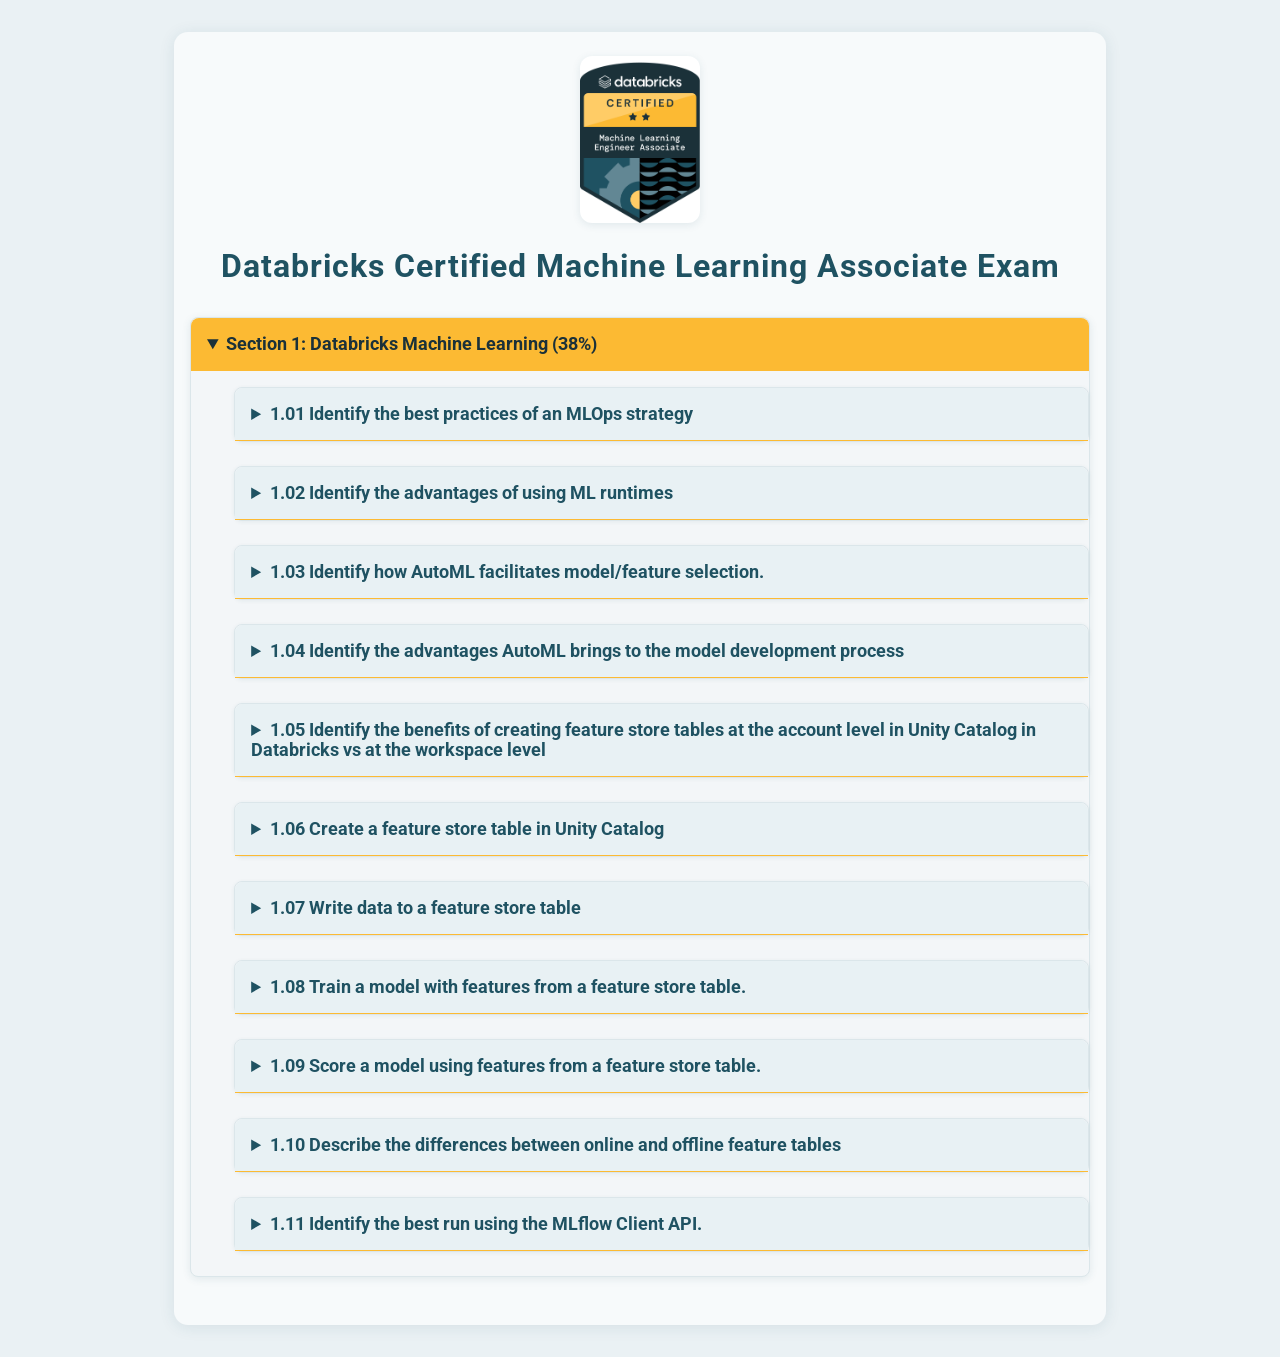
==== index.html @ acbbb798 "update" ====
<!DOCTYPE html>
<html lang="en">

<head>
  <meta charset="UTF-8">
  <meta name="viewport" content="width=device-width, initial-scale=1.0">
  <title>Databricks Certified Machine Learning Associate Exam</title>
  <link rel="stylesheet" href="assets/style.css">
</head>

<body>
  <main>
    <div style="text-align:center;margin-bottom:1.5rem;">
      <img src="assets/badge.png" alt="Course Logo"
        style="max-width:120px;width:30vw;height:auto;display:inline-block;vertical-align:middle;box-shadow:0 2px 8px rgba(31,82,98,0.10);border-radius:12px;background:#fff;" />
    </div>
    <h1>Databricks Certified Machine Learning Associate Exam</h1>
    <details open>
      <summary><strong>Section 1: Databricks Machine Learning (38%)</strong></summary>
      <ul>
        <li>
          <details>
            <summary><strong>1.01</strong> Identify the best practices of an MLOps strategy</summary>
            <div id="topic-1-01">
              <h3>Best Practices of an MLOps Strategy</h3>
              <p><strong>MLOps</strong> (Machine Learning Operations) is a set of practices that aims to deploy and
                maintain machine learning models in production reliably and efficiently. It combines ML, DevOps, and
                data engineering best practices.</p>
              <ul>
                <li><strong>Version Control:</strong> Use Git or similar tools for code, data, and model versioning.
                  Track all changes for reproducibility.</li>
                <li><strong>Automated Testing:</strong> Implement unit, integration, and data validation tests for ML
                  code and pipelines.</li>
                <li><strong>Continuous Integration/Continuous Deployment (CI/CD):</strong> Automate the build, test, and
                  deployment of ML models using CI/CD pipelines (e.g., Azure DevOps, GitHub Actions).</li>
                <li><strong>Experiment Tracking:</strong> Use tools like MLflow to log parameters, metrics, and
                  artifacts for each experiment.</li>
                <li><strong>Model Registry:</strong> Register models in a central registry (e.g., MLflow Model Registry,
                  Unity Catalog) for lifecycle management.</li>
                <li><strong>Reproducibility:</strong> Ensure that experiments and results can be reproduced by tracking
                  code, data, environment, and random seeds.</li>
                <li><strong>Monitoring:</strong> Monitor model performance, data drift, and system health in production.
                  Set up alerts for anomalies.</li>
                <li><strong>Collaboration:</strong> Foster collaboration between data scientists, engineers, and
                  business stakeholders using shared tools and documentation.</li>
                <li><strong>Security & Compliance:</strong> Protect data and models, manage access, and ensure
                  compliance with regulations (e.g., GDPR, HIPAA).</li>
                <li><strong>Rollback & Recovery:</strong> Have strategies for rolling back to previous model versions
                  and recovering from failures.</li>
              </ul>
              <h4>Example MLOps Workflow in Databricks</h4>
              <ol>
                <li>Develop and test models in collaborative notebooks.</li>
                <li>Track experiments and results with MLflow.</li>
                <li>Register the best model in Unity Catalog or MLflow Model Registry.</li>
                <li>Deploy the model using batch, real-time, or streaming endpoints.</li>
                <li>Monitor model performance and retrain as needed.</li>
              </ol>
              <h4>Practice Question</h4>
              <p><strong>Which of the following is NOT a best practice in MLOps?</strong></p>
              <ul>
                <li>A. Tracking experiments and model versions</li>
                <li>B. Manual deployment of models without automation</li>
                <li>C. Monitoring model performance in production</li>
                <li>D. Using CI/CD pipelines for model deployment</li>
              </ul>
              <details>
                <summary>Show Answer</summary>
                <p><strong>Answer:</strong> B. Manual deployment of models without automation is not a best practice.
                  Automation ensures reliability and repeatability.</p>
              </details>
            </div>
          
        </details>
        </li>
        <li>
          <details>
            <summary><strong>1.02</strong> Identify the advantages of using ML runtimes</summary>
            <div id="topic-1-02">
              <h3>Advantages of Using ML Runtimes</h3>
              <p><strong>ML runtimes</strong> are pre-configured environments optimized for machine learning workloads.
                In Databricks, ML runtimes include popular ML/DL libraries, GPU support, and integrations for experiment
                tracking and model management.</p>
              <ul>
                <li><strong>Ready-to-use Environments:</strong> No need to manually install or configure ML libraries
                  (e.g., scikit-learn, TensorFlow, PyTorch, XGBoost).</li>
                <li><strong>Optimized Performance:</strong> Libraries and drivers are tuned for distributed computing
                  and GPU acceleration.</li>
                <li><strong>Consistency:</strong> Ensures all team members use the same environment, reducing “works on
                  my machine” issues.</li>
                <li><strong>Security & Compliance:</strong> Regularly updated with security patches and compliance
                  features.</li>
                <li><strong>Integration:</strong> Built-in support for MLflow, Feature Store, and Unity Catalog for
                  seamless experiment tracking and model management.</li>
                <li><strong>Scalability:</strong> Easily scale compute resources for large datasets and distributed
                  training.</li>
                <li><strong>Support for AutoML:</strong> ML runtimes are required for using Databricks AutoML features.
                </li>
              </ul>
              <h4>Example</h4>
              <p>When you select a Databricks ML Runtime for your cluster, you get immediate access to all major ML
                libraries and tools, saving setup time and reducing errors.</p>
              <h4>Practice Question</h4>
              <p><strong>What is a key benefit of using a Databricks ML Runtime?</strong></p>
              <ul>
                <li>A. You must manually install all ML libraries</li>
                <li>B. It provides a pre-configured environment with optimized libraries</li>
                <li>C. It only supports basic Python scripts</li>
                <li>D. It does not support distributed training</li>
              </ul>
              <details>
                <summary>Show Answer</summary>
                <p><strong>Answer:</strong> B. ML Runtimes provide a pre-configured environment with optimized libraries
                  for ML workloads.</p>
              </details>
            </div>
          </details>
        </li>
        <li>
          <details>
            <summary><strong>1.03</strong> Identify how AutoML facilitates model/feature selection.</summary>
            <div id="topic-1-03">
              <h3>How AutoML Facilitates Model/Feature Selection</h3>
              <p><strong>AutoML</strong> (Automated Machine Learning) automates the process of model and feature
                selection, making it easier and faster to build high-quality models.</p>
              <ul>
                <li><strong>Automated Model Selection:</strong> AutoML tests multiple algorithms (e.g., logistic
                  regression, random forest, XGBoost) and selects the best-performing one based on evaluation metrics.
                </li>
                <li><strong>Feature Engineering:</strong> Automatically creates, transforms, and selects features that
                  improve model performance.</li>
                <li><strong>Hyperparameter Tuning:</strong> Searches for the best hyperparameters for each algorithm.
                </li>
                <li><strong>Data Preprocessing:</strong> Handles missing values, encoding, scaling, and outlier
                  detection automatically.</li>
                <li><strong>Experiment Tracking:</strong> Logs all runs, parameters, and results for easy comparison and
                  reproducibility.</li>
                <li><strong>Model Explainability:</strong> Provides feature importance and model interpretation tools.
                </li>
              </ul>
              <h4>Example in Databricks</h4>
              <p>With Databricks AutoML, you can launch an AutoML experiment from the UI or with a single command.
                AutoML will:</p>
              <ol>
                <li>Analyze your dataset and problem type (classification/regression).</li>
                <li>Try multiple models and feature sets.</li>
                <li>Return the best model, code, and feature importance report.</li>
              </ol>
              <h4>Practice Question</h4>
              <p><strong>What does AutoML do to help with feature selection?</strong></p>
              <ul>
                <li>A. Randomly drops features</li>
                <li>B. Automatically creates and selects the most relevant features</li>
                <li>C. Only uses the first column in the dataset</li>
                <li>D. Ignores feature importance</li>
              </ul>
              <details>
                <summary>Show Answer</summary>
                <p><strong>Answer:</strong> B. AutoML automatically creates and selects the most relevant features for
                  the model.</p>
              </details>
            </div>
          </details>
        </li>
        <li>
          <details>
            <summary><strong>1.04</strong> Identify the advantages AutoML brings to the model development process
            </summary>
            <div id="topic-1-04">
              <h3>Advantages AutoML Brings to the Model Development Process</h3>
              <ul>
                <li><strong>Speed:</strong> Automates repetitive tasks, reducing time to deploy a model.</li>
                <li><strong>Accessibility:</strong> Enables non-experts to build and deploy models with minimal coding.
                </li>
                <li><strong>Consistency:</strong> Standardizes the model development process, reducing human error.</li>
                <li><strong>Comprehensive Search:</strong> Explores a wide range of algorithms, features, and
                  hyperparameters.</li>
                <li><strong>Best Practices:</strong> Applies proven data science and engineering best practices
                  automatically.</li>
                <li><strong>Reproducibility:</strong> Logs all steps, parameters, and results for easy review and audit.
                </li>
                <li><strong>Model Explainability:</strong> Provides feature importance and model interpretation tools.
                </li>
                <li><strong>Integration:</strong> Seamlessly integrates with MLflow, Feature Store, and Unity Catalog in
                  Databricks.</li>
              </ul>
              <h4>Example</h4>
              <p>Databricks AutoML can automatically generate a notebook with the code for the best model, making it
                easy to review, customize, and productionize.</p>
              <h4>Practice Question</h4>
              <p><strong>Which is NOT an advantage of using AutoML?</strong></p>
              <ul>
                <li>A. Faster model development</li>
                <li>B. Manual hyperparameter tuning only</li>
                <li>C. Consistent application of best practices</li>
                <li>D. Model explainability</li>
              </ul>
              <details>
                <summary>Show Answer</summary>
                <p><strong>Answer:</strong> B. AutoML automates hyperparameter tuning; manual tuning only is not an
                  advantage.</p>
              </details>
            </div>
          </details>
        </li>
        <li>
          <details>
            <summary><strong>1.05</strong> Identify the benefits of creating feature store tables at the account level
              in Unity Catalog in Databricks vs at the workspace level</summary>
            <div id="topic-1-05">
              <h3>Benefits of Creating Feature Store Tables at the Account Level in Unity Catalog vs Workspace Level
              </h3>
              <ul>
                <li><strong>Centralized Management:</strong> Account-level tables are accessible across all workspaces
                  in the account, enabling organization-wide feature sharing and governance.</li>
                <li><strong>Data Consistency:</strong> Ensures all teams use the same, validated features, reducing
                  duplication and errors.</li>
                <li><strong>Access Control:</strong> Unity Catalog provides fine-grained access control and auditing at
                  the account level, improving security and compliance.</li>
                <li><strong>Collaboration:</strong> Facilitates collaboration between teams and projects by making
                  features universally available.</li>
                <li><strong>Scalability:</strong> Supports large-scale ML initiatives by allowing features to be reused
                  and managed centrally.</li>
                <li><strong>Lineage & Governance:</strong> Track feature usage, lineage, and ownership across the
                  organization.</li>
                <li><strong>Workspace-level tables</strong> are only available within a single workspace, limiting reuse
                  and collaboration.</li>
              </ul>
              <h4>Example</h4>
              <p>Creating a feature table at the account level in Unity Catalog allows a data science team in one
                workspace to use features engineered by another team in a different workspace, with consistent access
                controls and audit trails.</p>
              <h4>Practice Question</h4>
              <p><strong>What is a key benefit of account-level feature store tables in Unity Catalog?</strong></p>
              <ul>
                <li>A. Features are only available in one workspace</li>
                <li>B. Features can be shared and governed across all workspaces in the account</li>
                <li>C. No access control is possible</li>
                <li>D. Features cannot be reused</li>
              </ul>
              <details>
                <summary>Show Answer</summary>
                <p><strong>Answer:</strong> B. Account-level tables enable sharing and governance across all workspaces
                  in the account.</p>
              </details>
            </div>
          </details>
        </li>
        <li>
          <details>
            <summary><strong>1.06</strong> Create a feature store table in Unity Catalog</summary>
            <div id="topic-1-06"></div>
          </details>
        </li>
        <li>
          <details>
            <summary><strong>1.07</strong> Write data to a feature store table</summary>
            <div id="topic-1-07"></div>
          </details>
        </li>
        <li>
          <details>
            <summary><strong>1.08</strong> Train a model with features from a feature store table.</summary>
            <div id="topic-1-08"></div>
          </details>
        </li>
        <li>
          <details>
            <summary><strong>1.09</strong> Score a model using features from a feature store table.</summary>
            <div id="topic-1-09"></div>
          </details>
        </li>
        <li>
          <details>
            <summary><strong>1.10</strong> Describe the differences between online and offline feature tables</summary>
            <div id="topic-1-10"></div>
          </details>
        </li>
        <li>
          <details>
            <summary><strong>1.11</strong> Identify the best run using the MLflow Client API.</summary>
            <div id="topic-1-11">
            </div>
          </details>
        </li>
      </ul>
      </details>
    </details>
   
  </main>
  <script>
    // Smooth expand/collapse for details
    document.querySelectorAll('details').forEach(d => {
      d.addEventListener('toggle', function () {
        if (d.open) {
          d.scrollIntoView({ behavior: 'smooth', block: 'start' });
        }
      });
    });

    // Quiz feedback (for future interactive quizzes)
    document.querySelectorAll('.quiz-question input[type="radio"]').forEach(input => {
      input.addEventListener('change', function () {
        const parent = input.closest('.quiz-question');
        parent.querySelectorAll('.quiz-feedback').forEach(fb => fb.style.display = 'none');
        if (input.dataset.correct === 'true') {
          parent.querySelector('.quiz-feedback.correct').style.display = 'block';
        } else {
          parent.querySelector('.quiz-feedback.incorrect').style.display = 'block';
        }
      });
    });
  </script>
</body>

</html>
---- assets/style.css ----
/* Google Fonts */
@import url('https://fonts.googleapis.com/css2?family=Roboto:wght@400;700&display=swap');

body {
	font-family: 'Roboto', Arial, sans-serif;
	margin: 0;
	padding: 0;
	background: #f7f9fb;
	color: #222;
}

main {
	max-width: 900px;
	margin: 2rem auto;
	padding: 1rem;
	background: #fff;
	border-radius: 12px;
	box-shadow: 0 2px 16px rgba(0,0,0,0.07);
}

h1 {
	text-align: center;
	color: #1a73e8;
	margin-bottom: 2rem;
}


body {
	font-family: 'Roboto', Arial, sans-serif;
	margin: 0;
	padding: 0;
	background: #eaf1f4;
	color: #1b3139;
}

main {
	max-width: 900px;
	margin: 2rem auto;
	padding: 1.5rem 1rem;
	background: #f7fafb;
	border-radius: 14px;
	box-shadow: 0 2px 16px rgba(31,82,98,0.10);
}

h1 {
	text-align: center;
	color: #1f5262;
	margin-bottom: 2rem;
	letter-spacing: 1px;
}

details {
	margin-bottom: 1.5rem;
	border-radius: 8px;
	background: #f3f6f8;
	box-shadow: 0 1px 4px rgba(31,82,98,0.07);
	transition: box-shadow 0.2s;
	border: 1px solid #dbe6ea;
}
details[open] {
	box-shadow: 0 2px 8px rgba(31,82,98,0.10);
}
summary {
	font-size: 1.1rem;
	font-weight: 700;
	padding: 1rem;
	cursor: pointer;
	outline: none;
	color: #1f5262;
	border-radius: 8px 8px 0 0;
	background: #e8f1f4;
	transition: background 0.2s;
	border-bottom: 1px solid #fcba33;
}
details[open] > summary {
	background: #fcba33;
	color: #1b3139;
}
summary::-webkit-details-marker {
	display: none;
}

ul, ol {
	margin-left: 1.5rem;
	list-style: none;
	padding-left: 1.2em;
}

li {
	margin-bottom: 0.5rem;
	position: relative;
}

div[id^="topic-"] {
	padding: 1rem 1.5rem;
	background: #fff;
	border-radius: 0 0 8px 8px;
	box-shadow: 0 1px 4px rgba(31,82,98,0.04);
	margin-bottom: 1rem;
	color: #1b3139;
}

h3, h4 {
	color: #1f5262;
	margin-top: 0.5rem;
}

/* Quiz/Practice Question Styles */
details > ul, details > ol {
	margin-bottom: 0.5rem;
}
details > details {
	margin-top: 0.5rem;
}
.quiz-feedback {
	margin-top: 0.5rem;
	padding: 0.5rem 1rem;
	border-radius: 6px;
	background: #fffbe6;
	color: #1b3139;
	font-weight: 500;
	display: none;
	border: 1px solid #fcba33;
}
.quiz-feedback.incorrect {
	background: #ffeaea;
	color: #b71c1c;
	border: 1px solid #f5c2c7;
}

/* Responsive Design */
@media (max-width: 700px) {
	main {
		max-width: 98vw;
		padding: 0.5rem;
	}
	div[id^="topic-"] {
		padding: 0.5rem 0.5rem;
	}
	summary {
		font-size: 1rem;
		padding: 0.7rem;
	}
}

@media (max-width: 480px) {
	h1 {
		font-size: 1.3rem;
	}
	summary {
		font-size: 0.95rem;
	}
	main {
		padding: 0.2rem;
	}
}

/* Add Font Awesome for icons (if needed) */
@import url('https://cdnjs.cloudflare.com/ajax/libs/font-awesome/6.4.0/css/all.min.css');
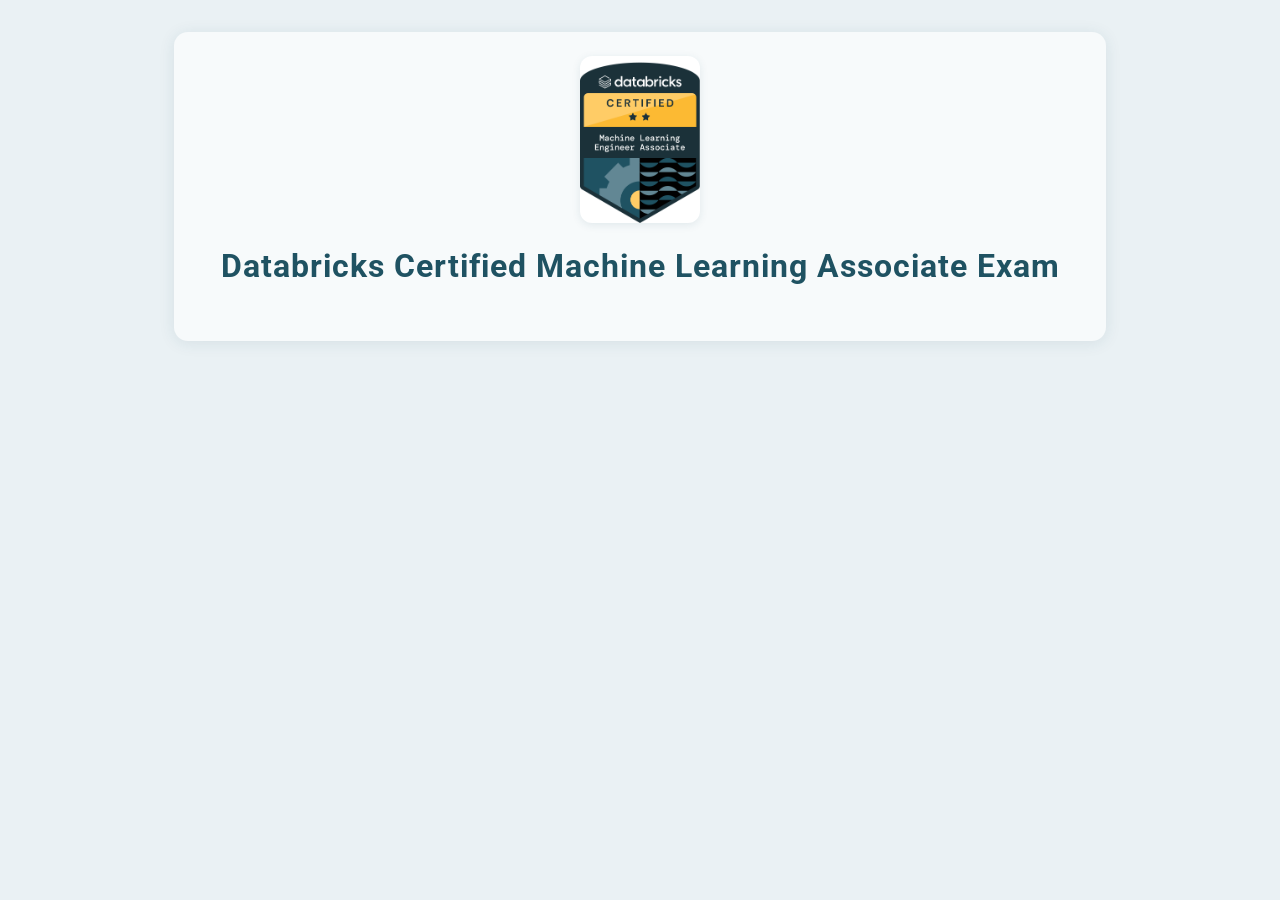
==== commit 19da5809: "update" ====
--- a/index.html
+++ b/index.html
@@ -15,278 +15,8 @@
         style="max-width:120px;width:30vw;height:auto;display:inline-block;vertical-align:middle;box-shadow:0 2px 8px rgba(31,82,98,0.10);border-radius:12px;background:#fff;" />
     </div>
     <h1>Databricks Certified Machine Learning Associate Exam</h1>
-    <details open>
-      <summary><strong>Section 1: Databricks Machine Learning (38%)</strong></summary>
-      <ul>
-        <li>
-          <details>
-            <summary><strong>1.01</strong> Identify the best practices of an MLOps strategy</summary>
-            <div id="topic-1-01">
-              <h3>Best Practices of an MLOps Strategy</h3>
-              <p><strong>MLOps</strong> (Machine Learning Operations) is a set of practices that aims to deploy and
-                maintain machine learning models in production reliably and efficiently. It combines ML, DevOps, and
-                data engineering best practices.</p>
-              <ul>
-                <li><strong>Version Control:</strong> Use Git or similar tools for code, data, and model versioning.
-                  Track all changes for reproducibility.</li>
-                <li><strong>Automated Testing:</strong> Implement unit, integration, and data validation tests for ML
-                  code and pipelines.</li>
-                <li><strong>Continuous Integration/Continuous Deployment (CI/CD):</strong> Automate the build, test, and
-                  deployment of ML models using CI/CD pipelines (e.g., Azure DevOps, GitHub Actions).</li>
-                <li><strong>Experiment Tracking:</strong> Use tools like MLflow to log parameters, metrics, and
-                  artifacts for each experiment.</li>
-                <li><strong>Model Registry:</strong> Register models in a central registry (e.g., MLflow Model Registry,
-                  Unity Catalog) for lifecycle management.</li>
-                <li><strong>Reproducibility:</strong> Ensure that experiments and results can be reproduced by tracking
-                  code, data, environment, and random seeds.</li>
-                <li><strong>Monitoring:</strong> Monitor model performance, data drift, and system health in production.
-                  Set up alerts for anomalies.</li>
-                <li><strong>Collaboration:</strong> Foster collaboration between data scientists, engineers, and
-                  business stakeholders using shared tools and documentation.</li>
-                <li><strong>Security & Compliance:</strong> Protect data and models, manage access, and ensure
-                  compliance with regulations (e.g., GDPR, HIPAA).</li>
-                <li><strong>Rollback & Recovery:</strong> Have strategies for rolling back to previous model versions
-                  and recovering from failures.</li>
-              </ul>
-              <h4>Example MLOps Workflow in Databricks</h4>
-              <ol>
-                <li>Develop and test models in collaborative notebooks.</li>
-                <li>Track experiments and results with MLflow.</li>
-                <li>Register the best model in Unity Catalog or MLflow Model Registry.</li>
-                <li>Deploy the model using batch, real-time, or streaming endpoints.</li>
-                <li>Monitor model performance and retrain as needed.</li>
-              </ol>
-              <h4>Practice Question</h4>
-              <p><strong>Which of the following is NOT a best practice in MLOps?</strong></p>
-              <ul>
-                <li>A. Tracking experiments and model versions</li>
-                <li>B. Manual deployment of models without automation</li>
-                <li>C. Monitoring model performance in production</li>
-                <li>D. Using CI/CD pipelines for model deployment</li>
-              </ul>
-              <details>
-                <summary>Show Answer</summary>
-                <p><strong>Answer:</strong> B. Manual deployment of models without automation is not a best practice.
-                  Automation ensures reliability and repeatability.</p>
-              </details>
-            </div>
-          
-        </details>
-        </li>
-        <li>
-          <details>
-            <summary><strong>1.02</strong> Identify the advantages of using ML runtimes</summary>
-            <div id="topic-1-02">
-              <h3>Advantages of Using ML Runtimes</h3>
-              <p><strong>ML runtimes</strong> are pre-configured environments optimized for machine learning workloads.
-                In Databricks, ML runtimes include popular ML/DL libraries, GPU support, and integrations for experiment
-                tracking and model management.</p>
-              <ul>
-                <li><strong>Ready-to-use Environments:</strong> No need to manually install or configure ML libraries
-                  (e.g., scikit-learn, TensorFlow, PyTorch, XGBoost).</li>
-                <li><strong>Optimized Performance:</strong> Libraries and drivers are tuned for distributed computing
-                  and GPU acceleration.</li>
-                <li><strong>Consistency:</strong> Ensures all team members use the same environment, reducing “works on
-                  my machine” issues.</li>
-                <li><strong>Security & Compliance:</strong> Regularly updated with security patches and compliance
-                  features.</li>
-                <li><strong>Integration:</strong> Built-in support for MLflow, Feature Store, and Unity Catalog for
-                  seamless experiment tracking and model management.</li>
-                <li><strong>Scalability:</strong> Easily scale compute resources for large datasets and distributed
-                  training.</li>
-                <li><strong>Support for AutoML:</strong> ML runtimes are required for using Databricks AutoML features.
-                </li>
-              </ul>
-              <h4>Example</h4>
-              <p>When you select a Databricks ML Runtime for your cluster, you get immediate access to all major ML
-                libraries and tools, saving setup time and reducing errors.</p>
-              <h4>Practice Question</h4>
-              <p><strong>What is a key benefit of using a Databricks ML Runtime?</strong></p>
-              <ul>
-                <li>A. You must manually install all ML libraries</li>
-                <li>B. It provides a pre-configured environment with optimized libraries</li>
-                <li>C. It only supports basic Python scripts</li>
-                <li>D. It does not support distributed training</li>
-              </ul>
-              <details>
-                <summary>Show Answer</summary>
-                <p><strong>Answer:</strong> B. ML Runtimes provide a pre-configured environment with optimized libraries
-                  for ML workloads.</p>
-              </details>
-            </div>
-          </details>
-        </li>
-        <li>
-          <details>
-            <summary><strong>1.03</strong> Identify how AutoML facilitates model/feature selection.</summary>
-            <div id="topic-1-03">
-              <h3>How AutoML Facilitates Model/Feature Selection</h3>
-              <p><strong>AutoML</strong> (Automated Machine Learning) automates the process of model and feature
-                selection, making it easier and faster to build high-quality models.</p>
-              <ul>
-                <li><strong>Automated Model Selection:</strong> AutoML tests multiple algorithms (e.g., logistic
-                  regression, random forest, XGBoost) and selects the best-performing one based on evaluation metrics.
-                </li>
-                <li><strong>Feature Engineering:</strong> Automatically creates, transforms, and selects features that
-                  improve model performance.</li>
-                <li><strong>Hyperparameter Tuning:</strong> Searches for the best hyperparameters for each algorithm.
-                </li>
-                <li><strong>Data Preprocessing:</strong> Handles missing values, encoding, scaling, and outlier
-                  detection automatically.</li>
-                <li><strong>Experiment Tracking:</strong> Logs all runs, parameters, and results for easy comparison and
-                  reproducibility.</li>
-                <li><strong>Model Explainability:</strong> Provides feature importance and model interpretation tools.
-                </li>
-              </ul>
-              <h4>Example in Databricks</h4>
-              <p>With Databricks AutoML, you can launch an AutoML experiment from the UI or with a single command.
-                AutoML will:</p>
-              <ol>
-                <li>Analyze your dataset and problem type (classification/regression).</li>
-                <li>Try multiple models and feature sets.</li>
-                <li>Return the best model, code, and feature importance report.</li>
-              </ol>
-              <h4>Practice Question</h4>
-              <p><strong>What does AutoML do to help with feature selection?</strong></p>
-              <ul>
-                <li>A. Randomly drops features</li>
-                <li>B. Automatically creates and selects the most relevant features</li>
-                <li>C. Only uses the first column in the dataset</li>
-                <li>D. Ignores feature importance</li>
-              </ul>
-              <details>
-                <summary>Show Answer</summary>
-                <p><strong>Answer:</strong> B. AutoML automatically creates and selects the most relevant features for
-                  the model.</p>
-              </details>
-            </div>
-          </details>
-        </li>
-        <li>
-          <details>
-            <summary><strong>1.04</strong> Identify the advantages AutoML brings to the model development process
-            </summary>
-            <div id="topic-1-04">
-              <h3>Advantages AutoML Brings to the Model Development Process</h3>
-              <ul>
-                <li><strong>Speed:</strong> Automates repetitive tasks, reducing time to deploy a model.</li>
-                <li><strong>Accessibility:</strong> Enables non-experts to build and deploy models with minimal coding.
-                </li>
-                <li><strong>Consistency:</strong> Standardizes the model development process, reducing human error.</li>
-                <li><strong>Comprehensive Search:</strong> Explores a wide range of algorithms, features, and
-                  hyperparameters.</li>
-                <li><strong>Best Practices:</strong> Applies proven data science and engineering best practices
-                  automatically.</li>
-                <li><strong>Reproducibility:</strong> Logs all steps, parameters, and results for easy review and audit.
-                </li>
-                <li><strong>Model Explainability:</strong> Provides feature importance and model interpretation tools.
-                </li>
-                <li><strong>Integration:</strong> Seamlessly integrates with MLflow, Feature Store, and Unity Catalog in
-                  Databricks.</li>
-              </ul>
-              <h4>Example</h4>
-              <p>Databricks AutoML can automatically generate a notebook with the code for the best model, making it
-                easy to review, customize, and productionize.</p>
-              <h4>Practice Question</h4>
-              <p><strong>Which is NOT an advantage of using AutoML?</strong></p>
-              <ul>
-                <li>A. Faster model development</li>
-                <li>B. Manual hyperparameter tuning only</li>
-                <li>C. Consistent application of best practices</li>
-                <li>D. Model explainability</li>
-              </ul>
-              <details>
-                <summary>Show Answer</summary>
-                <p><strong>Answer:</strong> B. AutoML automates hyperparameter tuning; manual tuning only is not an
-                  advantage.</p>
-              </details>
-            </div>
-          </details>
-        </li>
-        <li>
-          <details>
-            <summary><strong>1.05</strong> Identify the benefits of creating feature store tables at the account level
-              in Unity Catalog in Databricks vs at the workspace level</summary>
-            <div id="topic-1-05">
-              <h3>Benefits of Creating Feature Store Tables at the Account Level in Unity Catalog vs Workspace Level
-              </h3>
-              <ul>
-                <li><strong>Centralized Management:</strong> Account-level tables are accessible across all workspaces
-                  in the account, enabling organization-wide feature sharing and governance.</li>
-                <li><strong>Data Consistency:</strong> Ensures all teams use the same, validated features, reducing
-                  duplication and errors.</li>
-                <li><strong>Access Control:</strong> Unity Catalog provides fine-grained access control and auditing at
-                  the account level, improving security and compliance.</li>
-                <li><strong>Collaboration:</strong> Facilitates collaboration between teams and projects by making
-                  features universally available.</li>
-                <li><strong>Scalability:</strong> Supports large-scale ML initiatives by allowing features to be reused
-                  and managed centrally.</li>
-                <li><strong>Lineage & Governance:</strong> Track feature usage, lineage, and ownership across the
-                  organization.</li>
-                <li><strong>Workspace-level tables</strong> are only available within a single workspace, limiting reuse
-                  and collaboration.</li>
-              </ul>
-              <h4>Example</h4>
-              <p>Creating a feature table at the account level in Unity Catalog allows a data science team in one
-                workspace to use features engineered by another team in a different workspace, with consistent access
-                controls and audit trails.</p>
-              <h4>Practice Question</h4>
-              <p><strong>What is a key benefit of account-level feature store tables in Unity Catalog?</strong></p>
-              <ul>
-                <li>A. Features are only available in one workspace</li>
-                <li>B. Features can be shared and governed across all workspaces in the account</li>
-                <li>C. No access control is possible</li>
-                <li>D. Features cannot be reused</li>
-              </ul>
-              <details>
-                <summary>Show Answer</summary>
-                <p><strong>Answer:</strong> B. Account-level tables enable sharing and governance across all workspaces
-                  in the account.</p>
-              </details>
-            </div>
-          </details>
-        </li>
-        <li>
-          <details>
-            <summary><strong>1.06</strong> Create a feature store table in Unity Catalog</summary>
-            <div id="topic-1-06"></div>
-          </details>
-        </li>
-        <li>
-          <details>
-            <summary><strong>1.07</strong> Write data to a feature store table</summary>
-            <div id="topic-1-07"></div>
-          </details>
-        </li>
-        <li>
-          <details>
-            <summary><strong>1.08</strong> Train a model with features from a feature store table.</summary>
-            <div id="topic-1-08"></div>
-          </details>
-        </li>
-        <li>
-          <details>
-            <summary><strong>1.09</strong> Score a model using features from a feature store table.</summary>
-            <div id="topic-1-09"></div>
-          </details>
-        </li>
-        <li>
-          <details>
-            <summary><strong>1.10</strong> Describe the differences between online and offline feature tables</summary>
-            <div id="topic-1-10"></div>
-          </details>
-        </li>
-        <li>
-          <details>
-            <summary><strong>1.11</strong> Identify the best run using the MLflow Client API.</summary>
-            <div id="topic-1-11">
-            </div>
-          </details>
-        </li>
-      </ul>
-      </details>
-    </details>
-   
+
+
   </main>
   <script>
     // Smooth expand/collapse for details
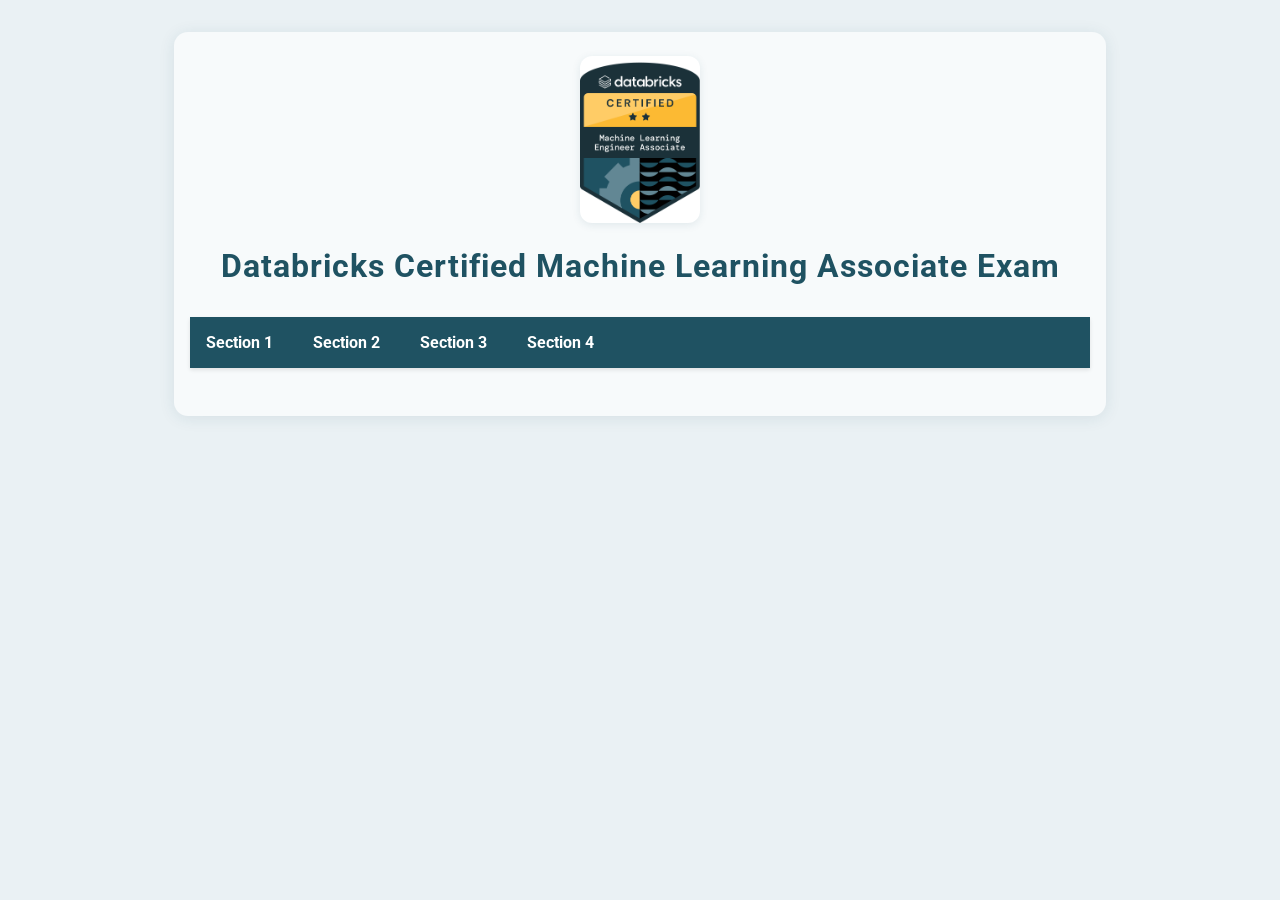
==== commit 75ab215a: "update" ====
--- a/index.html
+++ b/index.html
@@ -15,7 +15,12 @@
         style="max-width:120px;width:30vw;height:auto;display:inline-block;vertical-align:middle;box-shadow:0 2px 8px rgba(31,82,98,0.10);border-radius:12px;background:#fff;" />
     </div>
     <h1>Databricks Certified Machine Learning Associate Exam</h1>
-
+<nav style="background:#1f5262;padding:0.5rem 0 0.5rem 0.5rem;margin-bottom:1.5rem;display:flex;gap:1.5rem;align-items:center;box-shadow:0 2px 4px rgba(0,0,0,0.1);">
+  <a href="section-1" style="color:#fff;text-decoration:none;font-weight:bold;padding:0.5rem;">Section 1</a>
+  <a href="section-2" style="color:#fff;text-decoration:none;font-weight:bold;padding:0.5rem;">Section 2</a>
+  <a href="section-3" style="color:#fff;text-decoration:none;font-weight:bold;padding:0.5rem;">Section 3</a>
+  <a href="section-4" style="color:#fff;text-decoration:none;font-weight:bold;padding:0.5rem;">Section 4</a>
+</nav>
 
   </main>
   <script>
